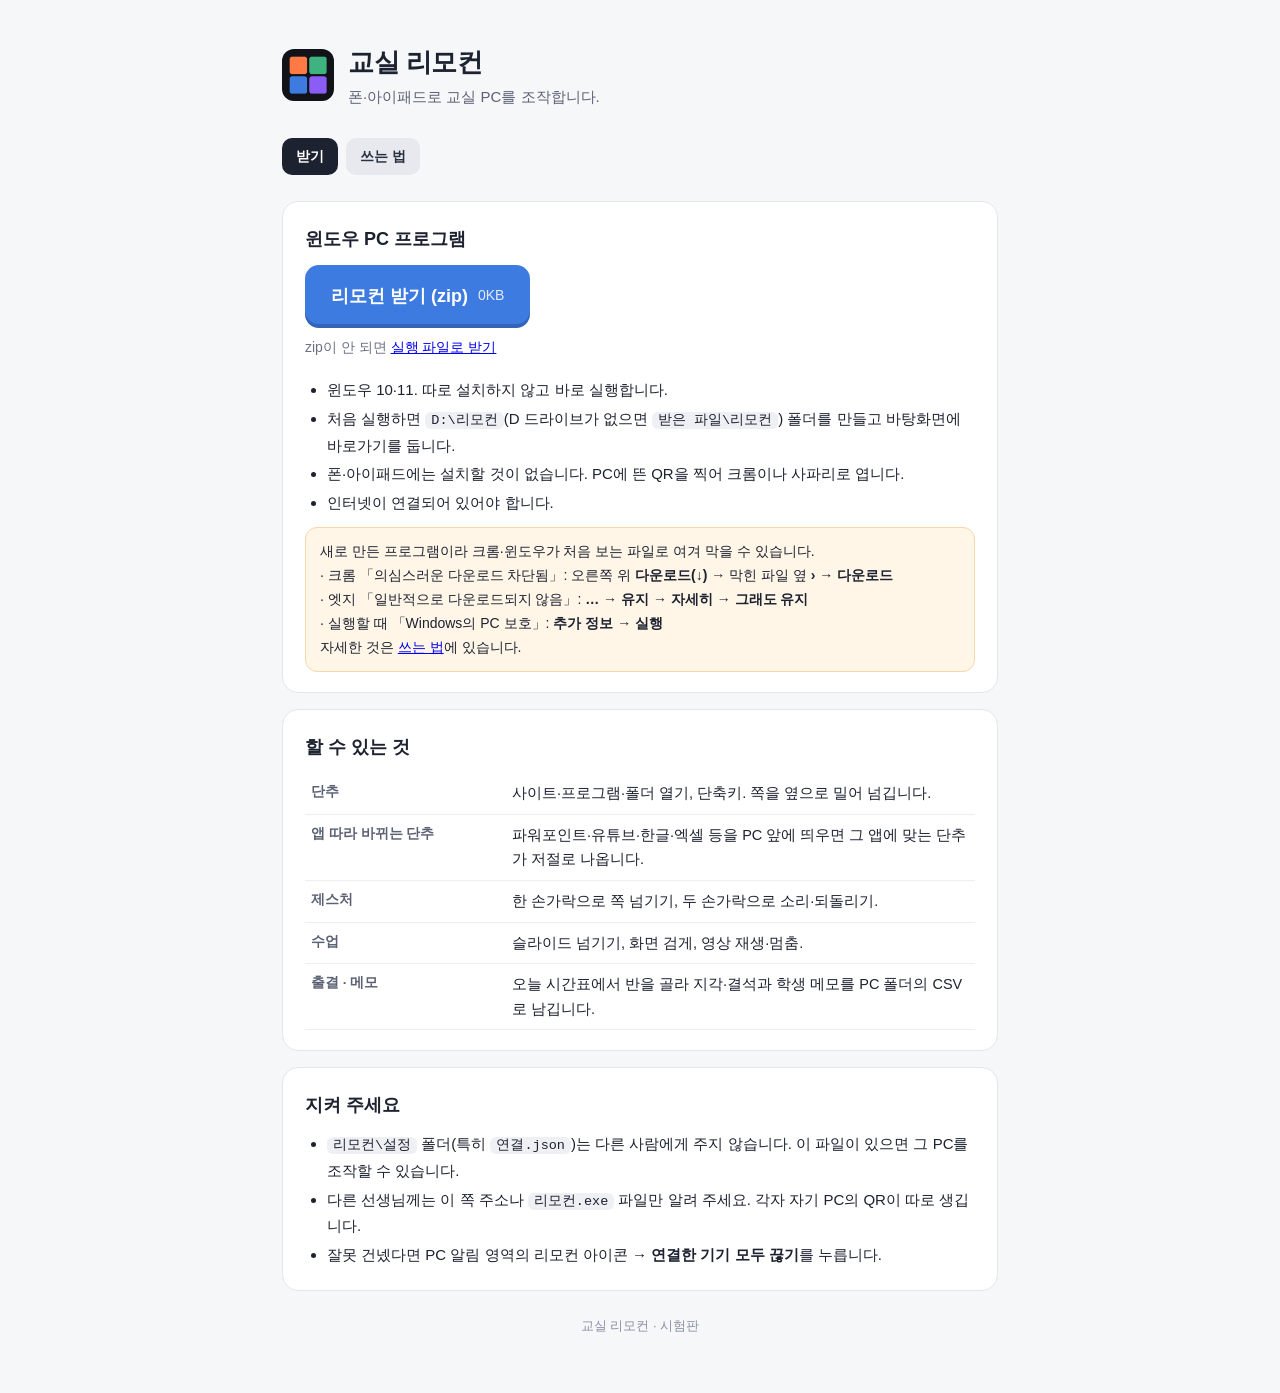
==== web/public/get.html @ f2a1aa7a "교실 리모컨 첫 공개 PC 프로그램(단추·제스처·앱 따라 바뀌는 단추·편집 창·출결·파일), 폰 화면, 중계 서버. 중계 주소·초대 코드·프리셋은 저장소 밖에서 받는다.  Co-A" ====
<!doctype html>
<html lang="ko">
<head>
<meta charset="utf-8">
<meta name="viewport" content="width=device-width, initial-scale=1">
<title>교실 리모컨 받기</title>
<link rel="icon" href="icon.png">
<link rel="stylesheet" href="doc.css">
</head>
<body>
<div class="wrap">
  <header class="doc">
    <img src="icon.png" alt="">
    <div>
      <h1>교실 리모컨</h1>
      <p>폰·아이패드로 교실 PC를 조작합니다.</p>
    </div>
  </header>
  <nav class="doc">
    <a href="get" class="on">받기</a>
    <a href="guide">쓰는 법</a>
  </nav>

  <section>
    <h2>윈도우 PC 프로그램</h2>
    <p style="margin:6px 0 8px"><a class="big" href="remote.zip" download="리모컨.zip">리모컨 받기 (zip) <span class="size" id="size"></span></a></p>
    <p class="muted" style="margin-bottom:18px">zip이 안 되면 <a href="remote.exe" download="리모컨.exe">실행 파일로 받기</a></p>
    <ul>
      <li>윈도우 10·11. 따로 설치하지 않고 바로 실행합니다.</li>
      <li>처음 실행하면 <code>D:\리모컨</code>(D 드라이브가 없으면 <code>받은 파일\리모컨</code>) 폴더를 만들고 바탕화면에 바로가기를 둡니다.</li>
      <li>폰·아이패드에는 설치할 것이 없습니다. PC에 뜬 QR을 찍어 크롬이나 사파리로 엽니다.</li>
      <li>인터넷이 연결되어 있어야 합니다.</li>
    </ul>
    <div class="warn">
      새로 만든 프로그램이라 크롬·윈도우가 처음 보는 파일로 여겨 막을 수 있습니다.<br>
      · 크롬 「의심스러운 다운로드 차단됨」: 오른쪽 위 <b>다운로드(↓)</b> → 막힌 파일 옆 <b>›</b> → <b>다운로드</b><br>
      · 엣지 「일반적으로 다운로드되지 않음」: <b>…</b> → <b>유지</b> → <b>자세히</b> → <b>그래도 유지</b><br>
      · 실행할 때 「Windows의 PC 보호」: <b>추가 정보 → 실행</b><br>
      자세한 것은 <a href="guide">쓰는 법</a>에 있습니다.
    </div>
  </section>

  <section>
    <h2>할 수 있는 것</h2>
    <table>
      <tr><th style="width:30%">단추</th><td>사이트·프로그램·폴더 열기, 단축키. 쪽을 옆으로 밀어 넘깁니다.</td></tr>
      <tr><th>앱 따라 바뀌는 단추</th><td>파워포인트·유튜브·한글·엑셀 등을 PC 앞에 띄우면 그 앱에 맞는 단추가 저절로 나옵니다.</td></tr>
      <tr><th>제스처</th><td>한 손가락으로 쪽 넘기기, 두 손가락으로 소리·되돌리기.</td></tr>
      <tr><th>수업</th><td>슬라이드 넘기기, 화면 검게, 영상 재생·멈춤.</td></tr>
      <tr><th>출결 · 메모</th><td>오늘 시간표에서 반을 골라 지각·결석과 학생 메모를 PC 폴더의 CSV로 남깁니다.</td></tr>
    </table>
  </section>

  <section>
    <h2>지켜 주세요</h2>
    <ul>
      <li><code>리모컨\설정</code> 폴더(특히 <code>연결.json</code>)는 다른 사람에게 주지 않습니다. 이 파일이 있으면 그 PC를 조작할 수 있습니다.</li>
      <li>다른 선생님께는 이 쪽 주소나 <code>리모컨.exe</code> 파일만 알려 주세요. 각자 자기 PC의 QR이 따로 생깁니다.</li>
      <li>잘못 건넸다면 PC 알림 영역의 리모컨 아이콘 → <b>연결한 기기 모두 끊기</b>를 누릅니다.</li>
    </ul>
  </section>

  <footer>교실 리모컨 · 시험판</footer>
</div>
<script>
  fetch('remote.zip', { method: 'HEAD' }).then(function (r) {
    var n = +r.headers.get('content-length'); if (n) document.getElementById('size').textContent = Math.round(n / 1024) + 'KB';
  }).catch(function () {});
</script>
</body>
</html>
---- web/public/doc.css ----
*{box-sizing:border-box;margin:0;padding:0}
body{background:#f6f7f9;color:#1d2230;font-family:"Malgun Gothic","Apple SD Gothic Neo",-apple-system,sans-serif;line-height:1.7;-webkit-text-size-adjust:100%}
.wrap{max-width:760px;margin:0 auto;padding:40px 22px 60px}
header.doc{display:flex;align-items:center;gap:14px;margin-bottom:28px}
header.doc img{width:52px;height:52px;border-radius:12px}
header.doc h1{font-size:26px;letter-spacing:-.5px}
header.doc p{color:#5b6274;font-size:15px}
nav.doc{display:flex;gap:8px;margin-bottom:26px;flex-wrap:wrap}
nav.doc a{padding:7px 14px;border-radius:10px;background:#e7e9ef;color:#2b3242;text-decoration:none;font-size:14px;font-weight:600}
nav.doc a.on{background:#1d2230;color:#fff}
section{background:#fff;border:1px solid #e3e6ec;border-radius:16px;padding:22px 22px 20px;margin-bottom:16px}
h2{font-size:18px;margin-bottom:10px;display:flex;align-items:center;gap:10px}
h2 .n{display:inline-flex;align-items:center;justify-content:center;width:28px;height:28px;border-radius:50%;background:#3d7be0;color:#fff;font-size:14px;flex:none}
p,li{font-size:15px}
ol,ul{padding-left:22px}
li{margin:3px 0}
.muted{color:#6a7184;font-size:14px}
.warn{background:#fff6e8;border:1px solid #f5d9a8;border-radius:12px;padding:12px 14px;font-size:14px;margin-top:12px}
code,kbd{font-family:Consolas,"D2Coding",monospace;font-size:13.5px;background:#eef0f4;border-radius:6px;padding:1px 6px}
kbd{border:1px solid #d5d9e2;border-bottom-width:2px}
table{border-collapse:collapse;width:100%;margin-top:6px;font-size:14.5px}
th,td{border-bottom:1px solid #eceef2;padding:8px 6px;text-align:left;vertical-align:top}
th{color:#5b6274;font-weight:600;font-size:13.5px}

.big{display:inline-flex;align-items:center;gap:10px;padding:16px 26px;border-radius:14px;background:#3d7be0;color:#fff;font-size:18px;font-weight:700;text-decoration:none;box-shadow:inset 0 -4px 0 rgba(0,0,0,.18)}
.big:active{transform:translateY(1px)}
.size{font-weight:400;font-size:14px;opacity:.85}

/* 화면 흉내 그림 */
.mock{border:1px solid #d5d9e2;border-radius:12px;overflow:hidden;margin:12px 0 4px;max-width:440px;font-size:13.5px;background:#fff}
.mock .bar{background:#eef0f4;padding:6px 12px;font-size:12px;color:#5b6274}
.mock .body{padding:14px 16px}
.mock.blue .body{background:#1f5fbf;color:#fff}
.mock.blue h4{font-size:18px;font-weight:400;margin-bottom:8px}
.mock .lnk{text-decoration:underline}
.mock .btns{display:flex;justify-content:flex-end;gap:8px;margin-top:14px}
.mock .btn{border:1px solid rgba(255,255,255,.7);padding:4px 14px;border-radius:4px}
.mock .btn.hi,.mock .lnk.hi{outline:3px solid #ffcf3f;outline-offset:2px}
.mock .btn.light{border-color:#c5cad5;background:#f6f7f9}
.mock .btn.light.hi{background:#e5edfb}
.phone{display:inline-block;width:150px;border:6px solid #1d2230;border-radius:22px;padding:8px;margin:10px 10px 0 0;vertical-align:top;background:#111318;color:#e8eaf0;font-size:11px;text-align:center}
.phone .row{display:grid;grid-template-columns:repeat(3,1fr);gap:5px;margin-top:6px}
.phone .k{aspect-ratio:1/1;border-radius:7px;background:#3fb37f;display:flex;align-items:center;justify-content:center;font-size:16px}
.phone .k.o{background:#ff7a45}
.phone .k.g{background:#7d8597}
.cap{display:block;font-size:12px;color:#6a7184;margin-top:6px;text-align:center;width:150px}

footer{color:#8a91a3;font-size:13px;text-align:center;margin-top:24px}
@media print{
  body{background:#fff} .wrap{padding:0} nav.doc,.noprint{display:none}
  section{break-inside:avoid;border-color:#ccc}
}
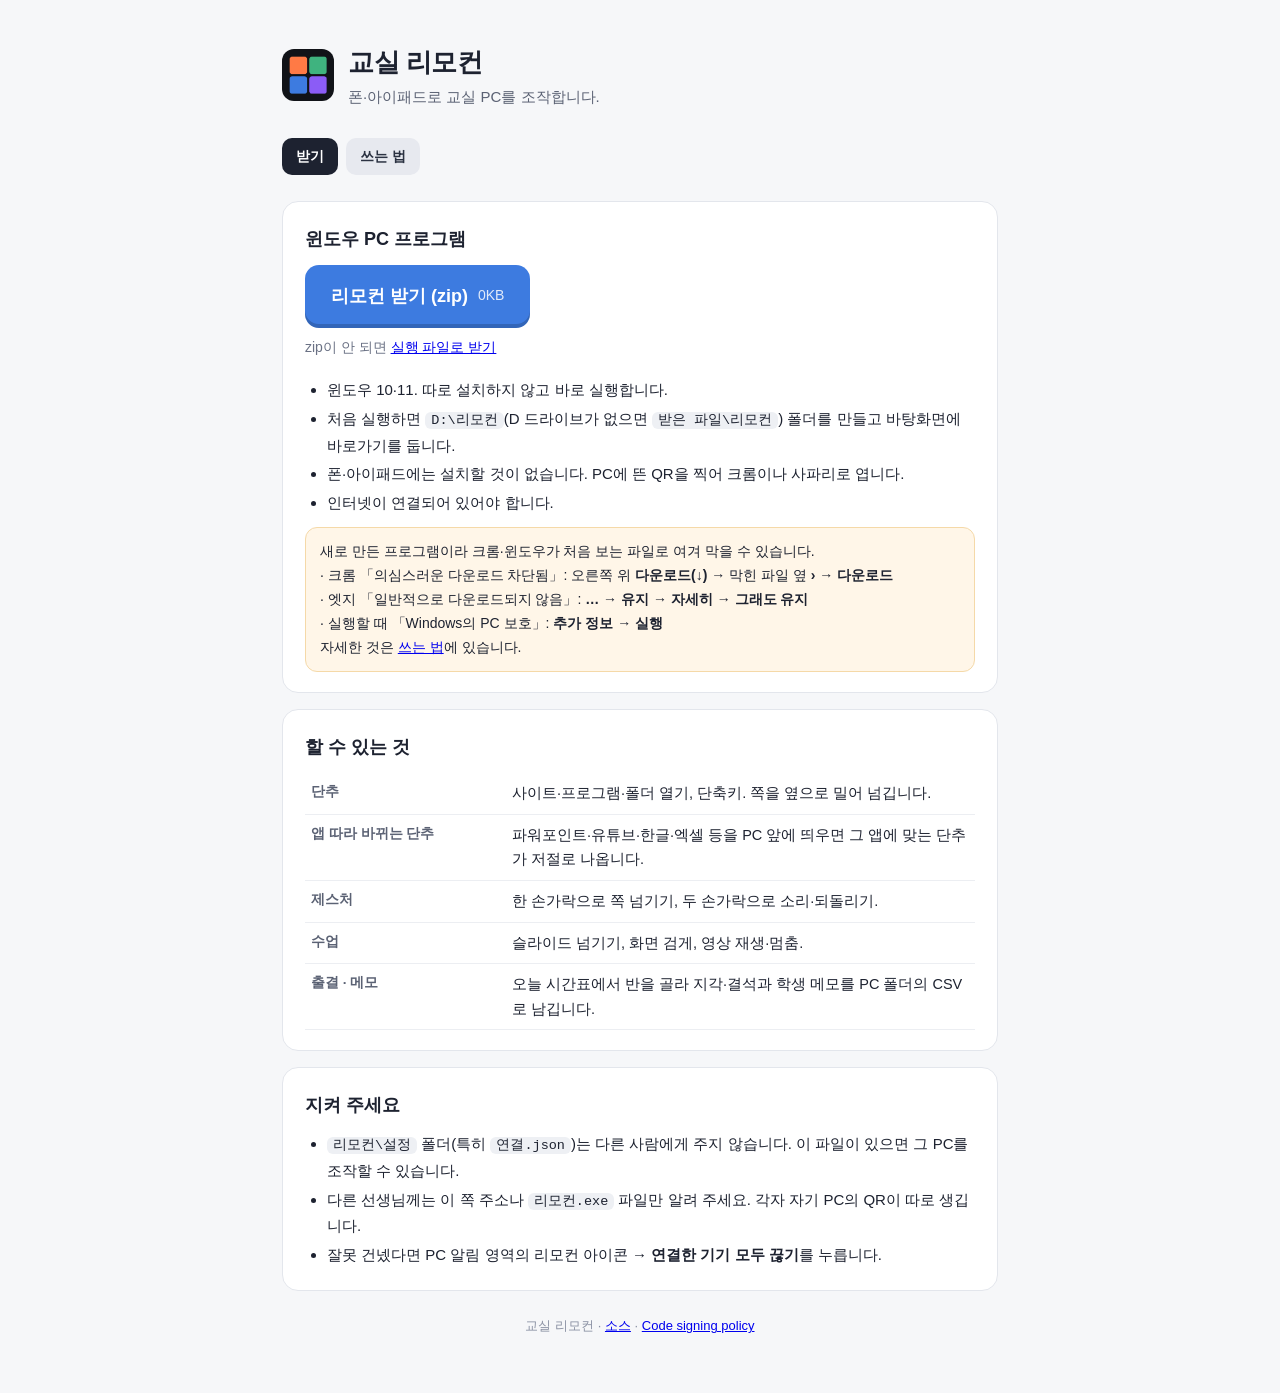
==== commit 6e4cd1de: "지우는 법, 받기 쪽에 코드 서명 정책 링크 Co-Authored-By: Claude Opus 5.5 <noreply@anthropic.com>" ====
--- a/web/public/get.html
+++ b/web/public/get.html
@@ -60,7 +60,7 @@
     </ul>
   </section>
 
-  <footer>교실 리모컨 · 시험판</footer>
+  <footer>교실 리모컨 · <a href="https://github.com/spoonk7-commits/classroom-remote">소스</a> · <a href="https://github.com/spoonk7-commits/classroom-remote/blob/main/CODE_SIGNING.md">Code signing policy</a></footer>
 </div>
 <script>
   fetch('remote.zip', { method: 'HEAD' }).then(function (r) {
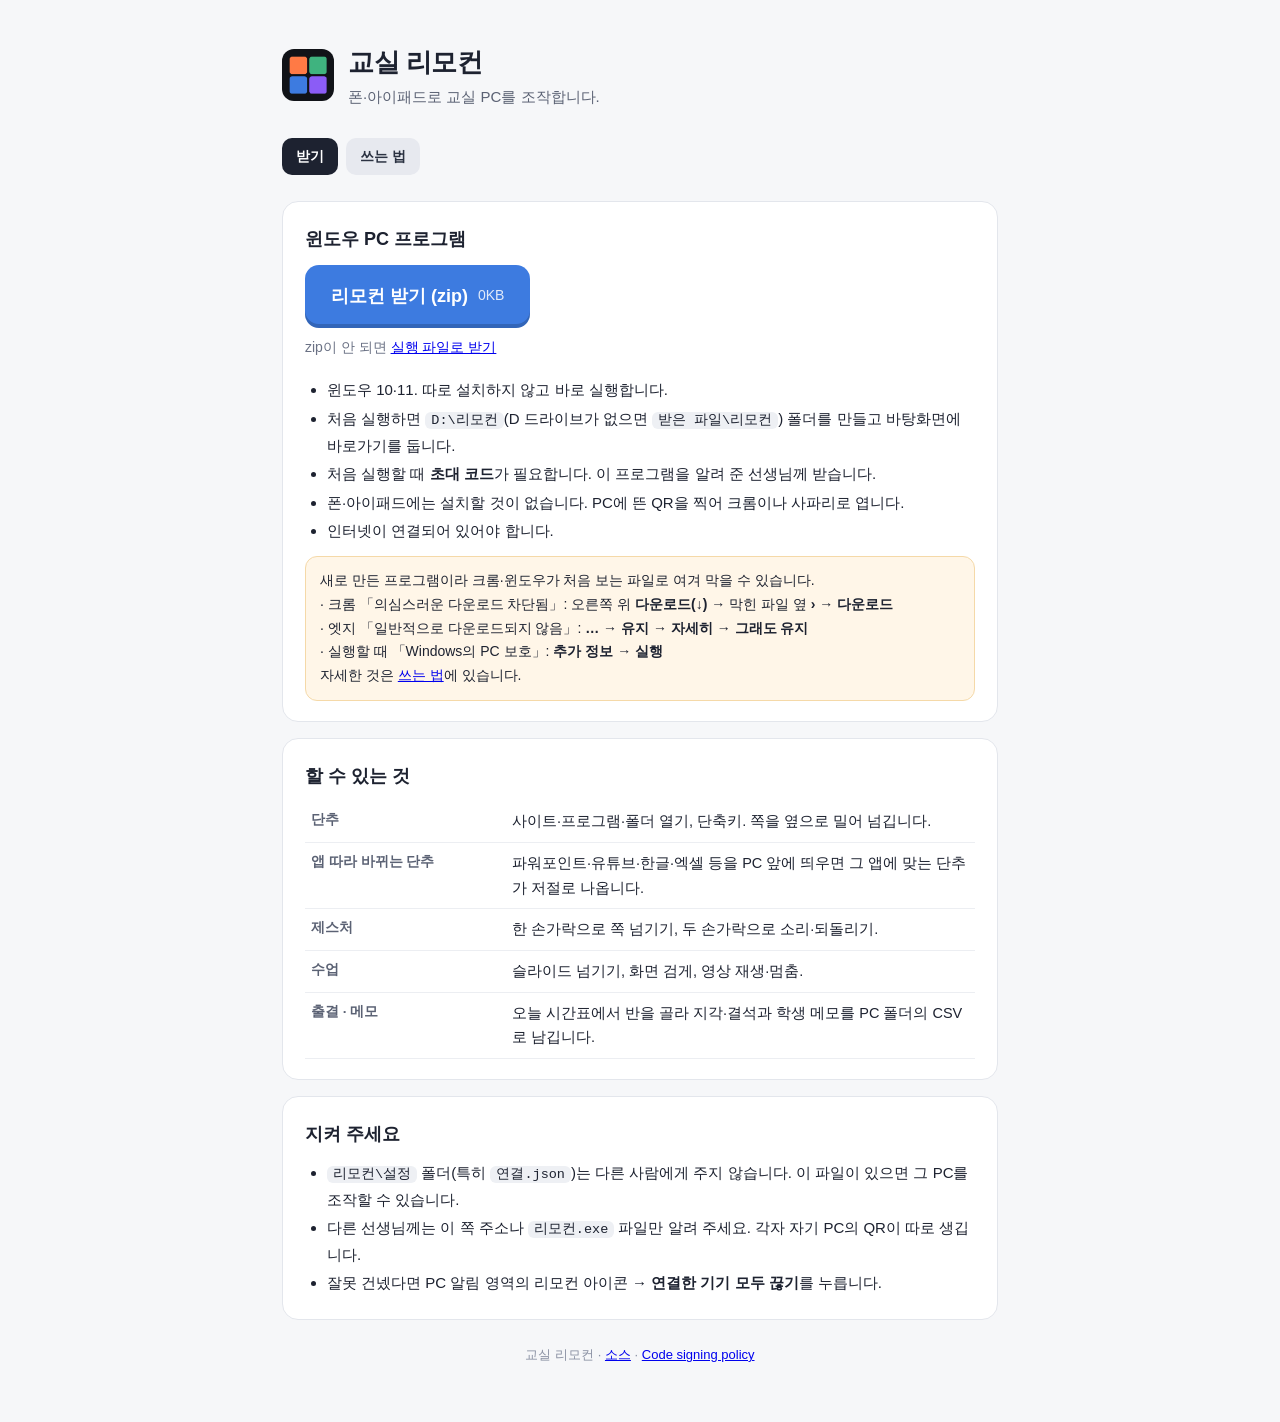
==== commit 68af4384: "새 디자인, 앱별 리모컨 배치, 초대 코드만 넣어도 되게, 끊긴 연결 정리 - 폰: 연보라 바탕·두툼한 단추·아래 탭(리모컨·단추·출결·파일), 선 아이콘(Tabler, MIT) " ====
--- a/web/public/get.html
+++ b/web/public/get.html
@@ -28,6 +28,7 @@
     <ul>
       <li>윈도우 10·11. 따로 설치하지 않고 바로 실행합니다.</li>
       <li>처음 실행하면 <code>D:\리모컨</code>(D 드라이브가 없으면 <code>받은 파일\리모컨</code>) 폴더를 만들고 바탕화면에 바로가기를 둡니다.</li>
+      <li>처음 실행할 때 <b>초대 코드</b>가 필요합니다. 이 프로그램을 알려 준 선생님께 받습니다.</li>
       <li>폰·아이패드에는 설치할 것이 없습니다. PC에 뜬 QR을 찍어 크롬이나 사파리로 엽니다.</li>
       <li>인터넷이 연결되어 있어야 합니다.</li>
     </ul>
